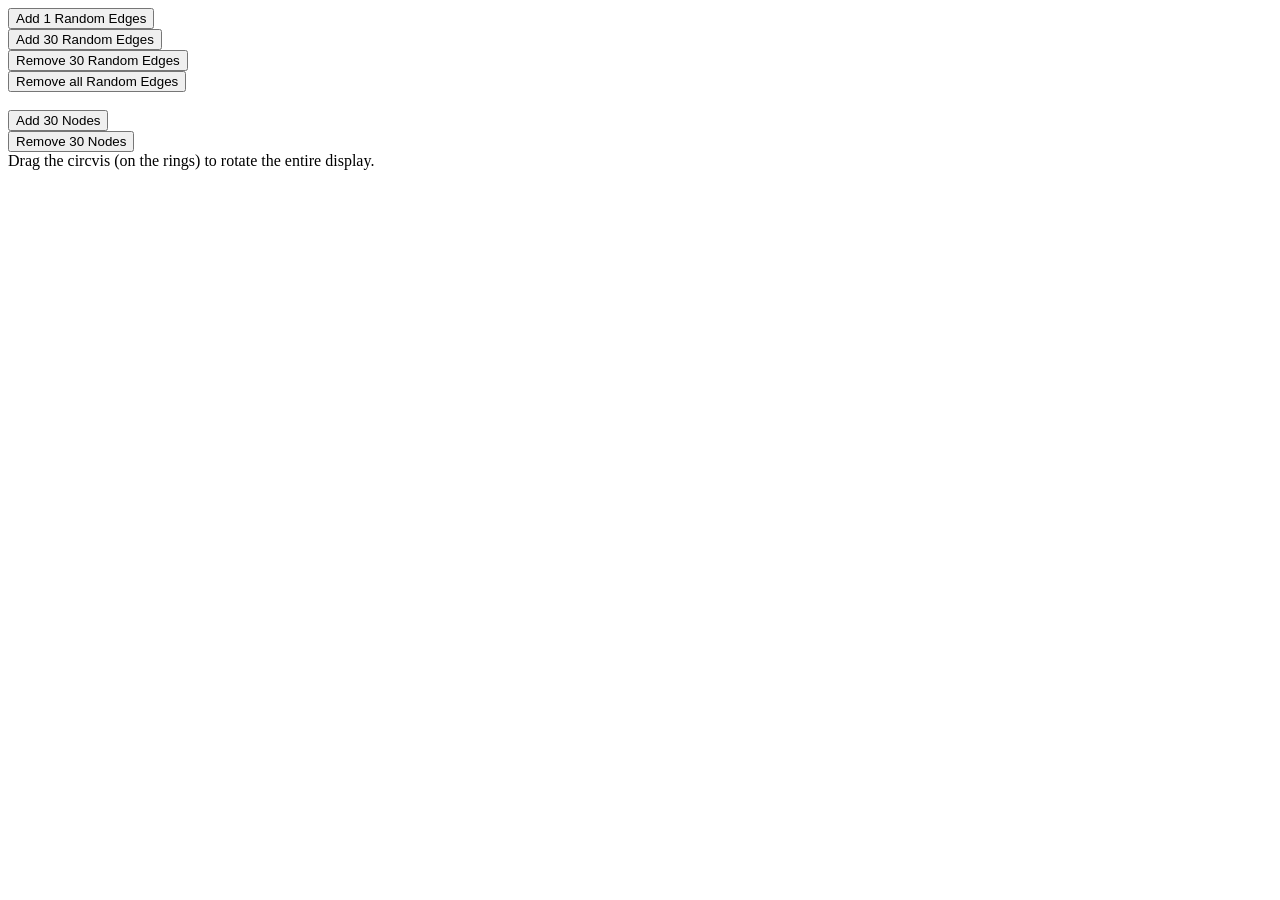
==== test/circvis/association_test.html @ d93b5d61 "First Commit" ====
<html>

<head>
    <meta http-equiv="PRAGMA" content="NO-CACHE">
    <title>Wedge Demo</title>
    <!-- Font Awesome - http://fortawesome.github.com/Font-Awesome -->
    <link rel="stylesheet" href="../../assets/css/font-awesome.css">

    <link href="../../assets/css/vq.css" type="text/css" rel="stylesheet" />

    <script type="text/javascript" src="../../lib/d3/d3.v2.min.js"></script>
    <script src="../../lib/jquery/jquery-1.7.1.js" type="text/javascript"></script>
    <script type="text/javascript" src="../../lib/underscore/underscore.js"></script>
    <script type="text/javascript" src="../../vq.js"></script>
    <script type="text/javascript" src="../../vq.circvis.js"></script>
    <script type="text/javascript" src="../../data/circvis_data.json"></script>


    <script type="text/javascript" src="js/circvis_configure.js"></script>
    <script type="text/javascript" src="js/data_generate.js"></script>

    <!--[if lt IE 9]>
    <script src="http://html5shim.googlecode.com/svn/trunk/html5.js"></script>
    <![endif]-->

    <!--[if IE 7]>
    <link rel="stylesheet" href="../../assets/css/font-awesome-ie7.css">
    <![endif]-->
</head>
<body>

<button id="1_random_edge">Add 1 Random Edges</button><br />
<button id="30_random_edge">Add 30 Random Edges</button><br />
<button id="30_edges_remove">Remove 30 Random Edges</button><br />
<button id="all_edges_remove">Remove all Random Edges</button><br /><br />
<button id="30_nodes_add">Add 30 Nodes</button><br /> 
<button id="30_nodes_remove">Remove 30 Nodes</button><br /> 

Drag the circvis (on the rings) to rotate the entire display.<br/>

<div id="wedge" style="font: 10px sans-serif;margin:10px;"></div>

<script type="text/javascript">
var features = [];

var associations = [];

    $('#30_random_edge').on('click',function() {
                var new_associations = _.map(_.range(30),function() { return fg.generateAssociation(0);},fg);
                addRFAssociations(new_associations);
                associations = associations.concat(new_associations);
            }
    );
    $('#1_random_edge').on('click',function() {
                var new_association = fg.generateAssociation()
                addRFAssociations(new_association);
                associations.push(new_association);
            }
    );

      $('#30_edges_remove').on('click', function() {
            if(associations.length) {circle.removeEdges(associations.splice(-30,30));}
    });


    $('#all_edges_remove').on('click', function() {
            circle.removeEdges('all');
            associations = [];
    });


    $('#30_nodes_add').on('click', function() {
                var new_features = _.map(_.range(30),function() { return fg.generateFeature(0);},fg);
                addFeatures(new_features);
                features = features.concat(new_features);
    });

      $('#30_nodes_remove').on('click', function() {
            if (features.length) { circle.removeNodes(features.splice(-30,30)); }
    });
    var fg = new FeatureGenerator({
        nodes: {
            fields: [
            {property:'mutation_count', max:400, roundOff:true},
            {property:'annotated_type', max:5, roundOff:true}
            ]
        },
        edges: {
            fields: [
            {property:'logged_pvalue', max:300, roundOff:true}
            ]
        }
    });

    var associations = _.map(_.range(30),fg.generateAssociation,fg);

    console.log('edges are stored in the variable "associations".');
    console.log('extra nodes are stored in the variable "features".');

    function addRFAssociations(edges) {
                  circle.addEdges(edges);
    }

    function addFeatures(nodes) {
            circle.addNodes(nodes);
    }


    var circle;
    circle = circvis.plot($('#wedge').get(0));

</script>

</body>
</html>
---- assets/css/vq.css ----
svg {
    cursor:default
}


/* circvis css */


.ticks .labels {
    stroke: black;
    text-anchor:middle;
    visibility: hidden;
    dy: .35em;
    font-family: "Helvetica Neue", Helvetica, Arial, sans-serif;
    font-size: 13px;
    font-weight: normal;
}
circle.node {
    /*fill:green;*/
    /*stroke:none;*/
    /*stroke-width: 1px;  *//* 1/2 * stroke-width ~ radius) */
}

path.link {

}
/*chromosome label*/
.region_label {
    font-family: "Helvetica Neue", Helvetica, Arial, sans-serif;
    font-size: 30px;
    font-weight: normal;
}

.axes .labels {
    font-family: "Helvetica Neue", Helvetica, Arial, sans-serif;
    font-size: 12px;
    font-weight: normal;
}
svg .ideogram .radial_lines {
    stroke:null;
    /*stroke:#444;*/
    stroke-width:1.5px;
}
svg .wedge .background {
	fill:none;
	stroke:#444;
	opacity:0.6;
}
/*svg .wedge[data-ring="0"] .background {
	fill:rgba(255,255,255,0.7);
	stroke:none;
	stroke-width:0;
*/}
svg .wedge[data-ring="0"] .background {
	fill:none;
	stroke:none;
	stroke-width:0px;
}

svg .wedge[data-ring="1"] .background {
	fill:rgba(200,200,200,0.4);
	stroke-width:0;
}

/*hovercard css */

.hovercard {
    position: absolute;
    /*display : block;*/
    /*visibility: hidden;*/
    z-index: 100000;
    font-family: Sans-serif !important;
    font-size:16px !important;
    color:#666 !important;
    line-height:1.5em;
    background:rgba(255,255,255,0.9);
    border: 2px solid #ddd;
    -moz-border-radius:3px;
    -webkit-border-radius:3px;
    border-radius:3px;
    padding: 2px;
}

.hovercard.pinned .pin {
    color:rgba(255,0,0,1.0);
}

.hovercard .tools {
    background-color:transparent;
    background:#ddd;
    border:1px solid #333;
    top:1px;
    left:1px;
    color:#000;
}

.hovercard .tools span{
    padding: 2px;
}

.hovercard .data {
    width:100%;
    cursor:pointer;
}
.hovercard .data table{

}

.hovercard .links tr {
    vertical-align: middle;
}
.hovercard .links a{
    color:blue;
    font-size:14px;
    vertical-align: middle;
    text-decoration: none;
}
.hovercard .links a:visited{
    color:blue;
    text-decoration: none;
}
.hovercard .links a:hover{
    color:blue;
    text-decoration: none;
}

.hovercard .pin {
    text-align:center;
    color : black;
    cursor:pointer;
}
.hovercard .move {
    cursor:move;
}
.hovercard .move:active{
    cursor:move;
}
.hovercard .footer {
    text-align:right;
    margin-right:5px;
    color:rgb(240,10,10);
    cursor:pointer;
}

i.icon-ucsc {
    content: url('../icons/ucsc.png');
}

i.icon-cosmic {
    content: url('../icons/cosmic.png');
}

i.icon-ensembl {
    content: url('../icons/ensembl.png');
}

i.icon-mirBase {
    content: url('../icons/mirbase.png');
}
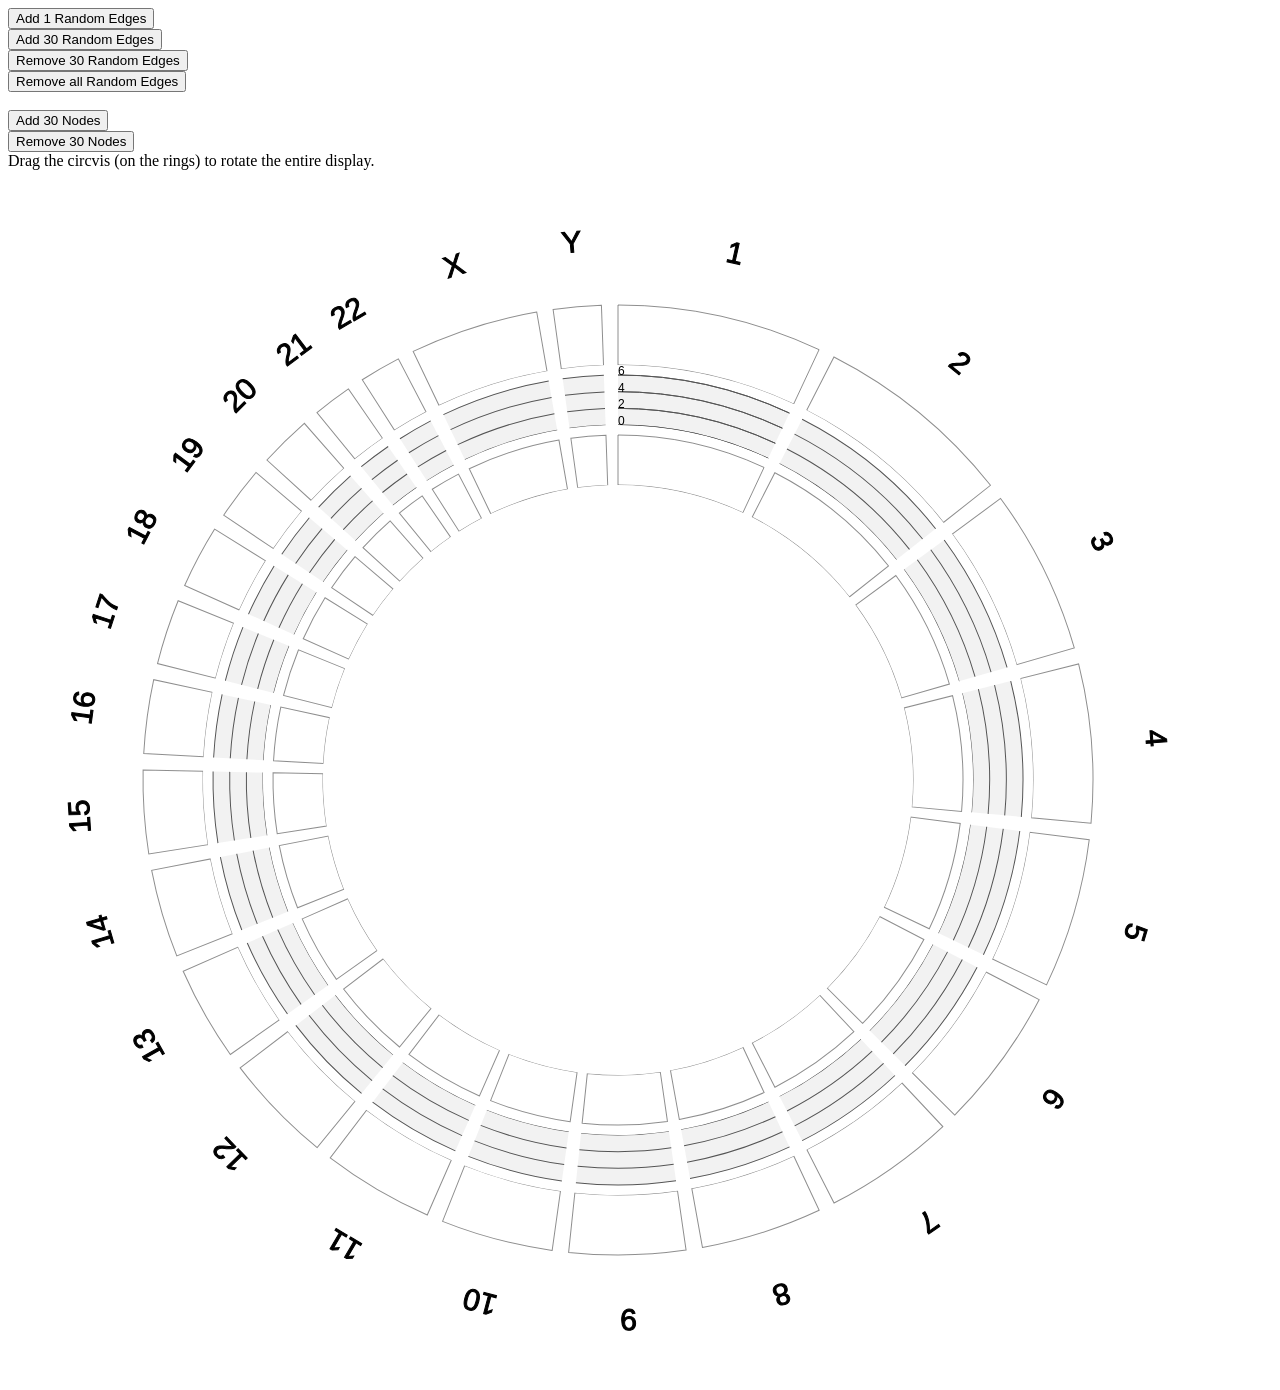
==== commit 3350fe7f: "updating test files" ====
--- a/test/circvis/association_test.html
+++ b/test/circvis/association_test.html
@@ -8,12 +8,13 @@
 
     <link href="../../assets/css/vq.css" type="text/css" rel="stylesheet" />
 
-    <script type="text/javascript" src="../../lib/d3/d3.v2.min.js"></script>
-    <script src="../../lib/jquery/jquery-1.7.1.js" type="text/javascript"></script>
+   <script type="text/javascript" src="../../lib/d3/d3.min.js"></script>
+    <script src="../../lib/jquery/jquery.js" type="text/javascript"></script>
     <script type="text/javascript" src="../../lib/underscore/underscore.js"></script>
+    
     <script type="text/javascript" src="../../vq.js"></script>
     <script type="text/javascript" src="../../vq.circvis.js"></script>
-    <script type="text/javascript" src="../../data/circvis_data.json"></script>
+    <script type="text/javascript" src="../../data/genome_data.json"></script>
 
 
     <script type="text/javascript" src="js/circvis_configure.js"></script>
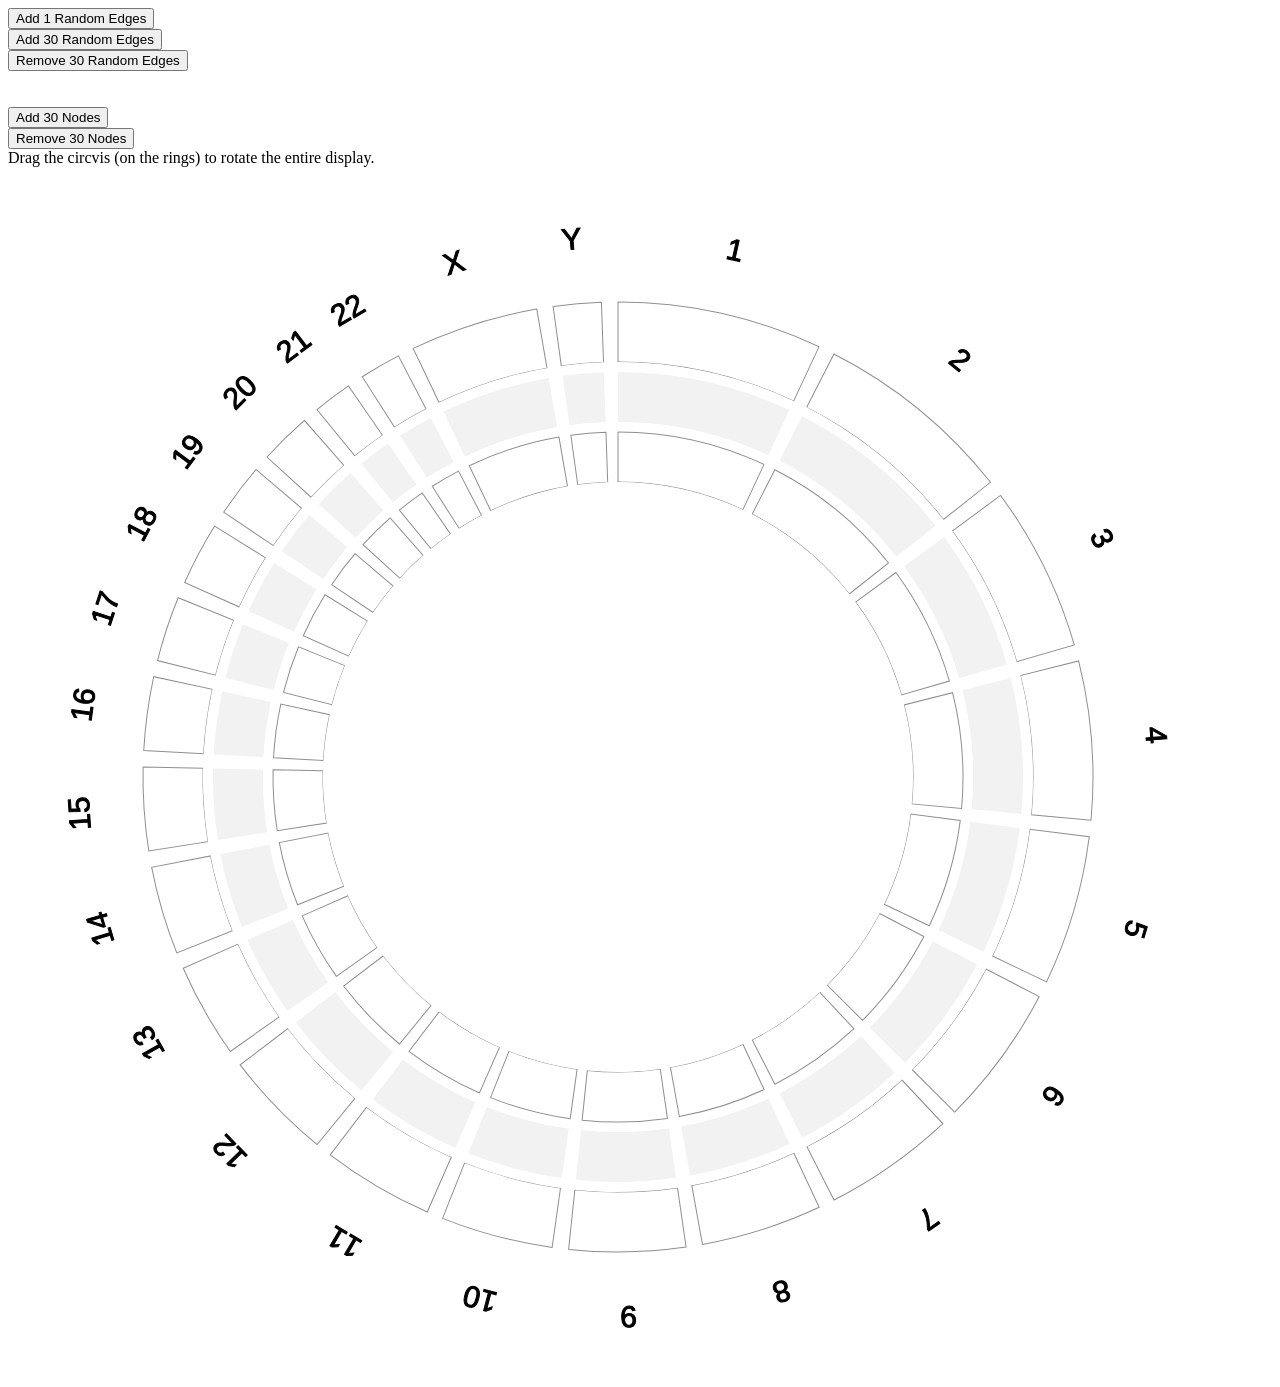
==== commit c2c9b4ac: "remove all edges does not work yet" ====
--- a/test/circvis/association_test.html
+++ b/test/circvis/association_test.html
@@ -16,7 +16,6 @@
     <script type="text/javascript" src="../../vq.circvis.js"></script>
     <script type="text/javascript" src="../../data/genome_data.json"></script>
 
-
     <script type="text/javascript" src="js/circvis_configure.js"></script>
     <script type="text/javascript" src="js/data_generate.js"></script>
 
@@ -33,7 +32,8 @@
 <button id="1_random_edge">Add 1 Random Edges</button><br />
 <button id="30_random_edge">Add 30 Random Edges</button><br />
 <button id="30_edges_remove">Remove 30 Random Edges</button><br />
-<button id="all_edges_remove">Remove all Random Edges</button><br /><br />
+<!-- <button id="all_edges_remove">Remove all Random Edges</button> -->
+    <br /><br />
 <button id="30_nodes_add">Add 30 Nodes</button><br /> 
 <button id="30_nodes_remove">Remove 30 Nodes</button><br /> 
 
@@ -76,7 +76,7 @@
                 features = features.concat(new_features);
     });
 
-      $('#30_nodes_remove').on('click', function() {
+    $('#30_nodes_remove').on('click', function() {
             if (features.length) { circle.removeNodes(features.splice(-30,30)); }
     });
     var fg = new FeatureGenerator({
